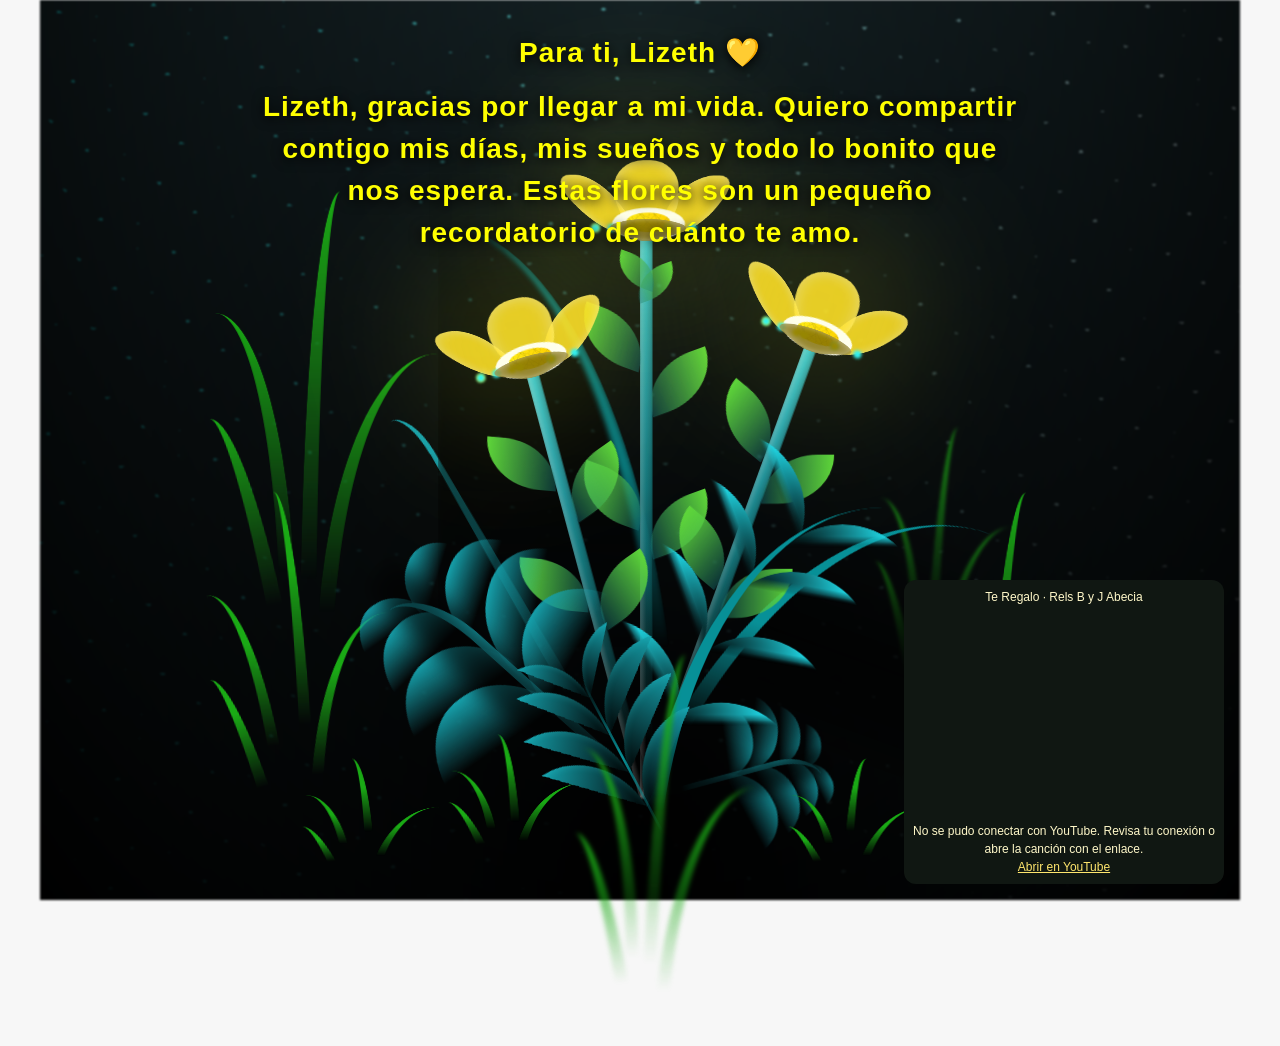
==== flower.html @ 57095a8d "Personaliza flores amarillas para Lizeth y configura música de YouTube" ====
<!DOCTYPE html>
<html lang="es">
  <head>
    <meta charset="UTF-8" />
    <meta http-equiv="X-UA-Compatible" content="IE=edge" />
    <meta name="viewport" content="width=device-width, initial-scale=1.0" />
    <meta name="referrer" content="strict-origin-when-cross-origin" />
    <link rel="stylesheet" href="css/main.css" />
    <link rel="icon" href="img/flowers.png" type="image/x-icon" />
    <title>Para ti, Lizeth 💛</title>
  </head>
  <body class="container">
    <h1 class="titulo"><span class="dedication-name">Para ti, Lizeth 💛</span>
      Lizeth, gracias por llegar a mi vida. Quiero compartir contigo mis días,
      mis sueños y todo lo bonito que nos espera. Estas flores son un pequeño
      recordatorio de cuánto te amo.</h1>
    <aside class="music" aria-label="Nuestra canción">
      <p>Te Regalo · Rels B y J Abecia</p>
      <iframe
        id="music-player"
        width="320"
        height="200"
        data-src="https://www.youtube.com/embed/YNqug5jirKc?autoplay=1&amp;loop=1&amp;playlist=YNqug5jirKc&amp;playsinline=1&amp;rel=0"
        title="Te Regalo — Rels B y J Abecia. Reproductor de música"
        allow="autoplay; encrypted-media; picture-in-picture; fullscreen"
        referrerpolicy="strict-origin-when-cross-origin"
        allowfullscreen
      ></iframe>
      <p id="music-status" role="status">Cargando nuestra canción…</p>
      <button id="music-play" type="button" hidden>Reproducir canción</button>
      <p>
        <a href="https://www.youtube.com/watch?v=YNqug5jirKc" target="_blank" rel="noopener noreferrer">Abrir en YouTube</a>
      </p>
    </aside>
  
    <div class="night"></div>
    <div class="flowers">
      <div class="flower flower--1">
        <div class="flower__leafs flower__leafs--1">
          <div class="flower__leaf flower__leaf--1"></div>
          <div class="flower__leaf flower__leaf--2"></div>
          <div class="flower__leaf flower__leaf--3"></div>
          <div class="flower__leaf flower__leaf--4"></div>
          <div class="flower__white-circle"></div>

          <div class="flower__light flower__light--1"></div>
          <div class="flower__light flower__light--2"></div>
          <div class="flower__light flower__light--3"></div>
          <div class="flower__light flower__light--4"></div>
          <div class="flower__light flower__light--5"></div>
          <div class="flower__light flower__light--6"></div>
          <div class="flower__light flower__light--7"></div>
          <div class="flower__light flower__light--8"></div>
        </div>
        <div class="flower__line">
          <div class="flower__line__leaf flower__line__leaf--1"></div>
          <div class="flower__line__leaf flower__line__leaf--2"></div>
          <div class="flower__line__leaf flower__line__leaf--3"></div>
          <div class="flower__line__leaf flower__line__leaf--4"></div>
          <div class="flower__line__leaf flower__line__leaf--5"></div>
          <div class="flower__line__leaf flower__line__leaf--6"></div>
        </div>
      </div>

      <div class="flower flower--2">
        <div class="flower__leafs flower__leafs--2">
          <div class="flower__leaf flower__leaf--1"></div>
          <div class="flower__leaf flower__leaf--2"></div>
          <div class="flower__leaf flower__leaf--3"></div>
          <div class="flower__leaf flower__leaf--4"></div>
          <div class="flower__white-circle"></div>

          <div class="flower__light flower__light--1"></div>
          <div class="flower__light flower__light--2"></div>
          <div class="flower__light flower__light--3"></div>
          <div class="flower__light flower__light--4"></div>
          <div class="flower__light flower__light--5"></div>
          <div class="flower__light flower__light--6"></div>
          <div class="flower__light flower__light--7"></div>
          <div class="flower__light flower__light--8"></div>
        </div>
        <div class="flower__line">
          <div class="flower__line__leaf flower__line__leaf--1"></div>
          <div class="flower__line__leaf flower__line__leaf--2"></div>
          <div class="flower__line__leaf flower__line__leaf--3"></div>
          <div class="flower__line__leaf flower__line__leaf--4"></div>
        </div>
      </div>

      <div class="flower flower--3">
        <div class="flower__leafs flower__leafs--3">
          <div class="flower__leaf flower__leaf--1"></div>
          <div class="flower__leaf flower__leaf--2"></div>
          <div class="flower__leaf flower__leaf--3"></div>
          <div class="flower__leaf flower__leaf--4"></div>
          <div class="flower__white-circle"></div>

          <div class="flower__light flower__light--1"></div>
          <div class="flower__light flower__light--2"></div>
          <div class="flower__light flower__light--3"></div>
          <div class="flower__light flower__light--4"></div>
          <div class="flower__light flower__light--5"></div>
          <div class="flower__light flower__light--6"></div>
          <div class="flower__light flower__light--7"></div>
          <div class="flower__light flower__light--8"></div>
        </div>
        <div class="flower__line">
          <div class="flower__line__leaf flower__line__leaf--1"></div>
          <div class="flower__line__leaf flower__line__leaf--2"></div>
          <div class="flower__line__leaf flower__line__leaf--3"></div>
          <div class="flower__line__leaf flower__line__leaf--4"></div>
        </div>
      </div>

      <div class="grow-ans" style="--d: 1.2s">
        <div class="flower__g-long">
          <div class="flower__g-long__top"></div>
          <div class="flower__g-long__bottom"></div>
        </div>
      </div>

      <div class="growing-grass">
        <div class="flower__grass flower__grass--1">
          <div class="flower__grass--top"></div>
          <div class="flower__grass--bottom"></div>
          <div class="flower__grass__leaf flower__grass__leaf--1"></div>
          <div class="flower__grass__leaf flower__grass__leaf--2"></div>
          <div class="flower__grass__leaf flower__grass__leaf--3"></div>
          <div class="flower__grass__leaf flower__grass__leaf--4"></div>
          <div class="flower__grass__leaf flower__grass__leaf--5"></div>
          <div class="flower__grass__leaf flower__grass__leaf--6"></div>
          <div class="flower__grass__leaf flower__grass__leaf--7"></div>
          <div class="flower__grass__leaf flower__grass__leaf--8"></div>
          <div class="flower__grass__overlay"></div>
        </div>
      </div>

      <div class="growing-grass">
        <div class="flower__grass flower__grass--2">
          <div class="flower__grass--top"></div>
          <div class="flower__grass--bottom"></div>
          <div class="flower__grass__leaf flower__grass__leaf--1"></div>
          <div class="flower__grass__leaf flower__grass__leaf--2"></div>
          <div class="flower__grass__leaf flower__grass__leaf--3"></div>
          <div class="flower__grass__leaf flower__grass__leaf--4"></div>
          <div class="flower__grass__leaf flower__grass__leaf--5"></div>
          <div class="flower__grass__leaf flower__grass__leaf--6"></div>
          <div class="flower__grass__leaf flower__grass__leaf--7"></div>
          <div class="flower__grass__leaf flower__grass__leaf--8"></div>
          <div class="flower__grass__overlay"></div>
        </div>
      </div>

      <div class="grow-ans" style="--d: 2.4s">
        <div class="flower__g-right flower__g-right--1">
          <div class="leaf"></div>
        </div>
      </div>

      <div class="grow-ans" style="--d: 2.8s">
        <div class="flower__g-right flower__g-right--2">
          <div class="leaf"></div>
        </div>
      </div>

      <div class="grow-ans" style="--d: 2.8s">
        <div class="flower__g-front">
          <div
            class="flower__g-front__leaf-wrapper flower__g-front__leaf-wrapper--1"
          >
            <div class="flower__g-front__leaf"></div>
          </div>
          <div
            class="flower__g-front__leaf-wrapper flower__g-front__leaf-wrapper--2"
          >
            <div class="flower__g-front__leaf"></div>
          </div>
          <div
            class="flower__g-front__leaf-wrapper flower__g-front__leaf-wrapper--3"
          >
            <div class="flower__g-front__leaf"></div>
          </div>
          <div
            class="flower__g-front__leaf-wrapper flower__g-front__leaf-wrapper--4"
          >
            <div class="flower__g-front__leaf"></div>
          </div>
          <div
            class="flower__g-front__leaf-wrapper flower__g-front__leaf-wrapper--5"
          >
            <div class="flower__g-front__leaf"></div>
          </div>
          <div
            class="flower__g-front__leaf-wrapper flower__g-front__leaf-wrapper--6"
          >
            <div class="flower__g-front__leaf"></div>
          </div>
          <div
            class="flower__g-front__leaf-wrapper flower__g-front__leaf-wrapper--7"
          >
            <div class="flower__g-front__leaf"></div>
          </div>
          <div
            class="flower__g-front__leaf-wrapper flower__g-front__leaf-wrapper--8"
          >
            <div class="flower__g-front__leaf"></div>
          </div>
          <div class="flower__g-front__line"></div>
        </div>
      </div>

      <div class="grow-ans" style="--d: 3.2s">
        <div class="flower__g-fr">
          <div class="leaf"></div>
          <div class="flower__g-fr__leaf flower__g-fr__leaf--1"></div>
          <div class="flower__g-fr__leaf flower__g-fr__leaf--2"></div>
          <div class="flower__g-fr__leaf flower__g-fr__leaf--3"></div>
          <div class="flower__g-fr__leaf flower__g-fr__leaf--4"></div>
          <div class="flower__g-fr__leaf flower__g-fr__leaf--5"></div>
          <div class="flower__g-fr__leaf flower__g-fr__leaf--6"></div>
          <div class="flower__g-fr__leaf flower__g-fr__leaf--7"></div>
          <div class="flower__g-fr__leaf flower__g-fr__leaf--8"></div>
        </div>
      </div>

      <div class="long-g long-g--0">
        <div class="grow-ans" style="--d: 3s">
          <div class="leaf leaf--0"></div>
        </div>
        <div class="grow-ans" style="--d: 2.2s">
          <div class="leaf leaf--1"></div>
        </div>
        <div class="grow-ans" style="--d: 3.4s">
          <div class="leaf leaf--2"></div>
        </div>
        <div class="grow-ans" style="--d: 3.6s">
          <div class="leaf leaf--3"></div>
        </div>
      </div>

      <div class="long-g long-g--1">
        <div class="grow-ans" style="--d: 3.6s">
          <div class="leaf leaf--0"></div>
        </div>
        <div class="grow-ans" style="--d: 3.8s">
          <div class="leaf leaf--1"></div>
        </div>
        <div class="grow-ans" style="--d: 4s">
          <div class="leaf leaf--2"></div>
        </div>
        <div class="grow-ans" style="--d: 4.2s">
          <div class="leaf leaf--3"></div>
        </div>
      </div>

      <div class="long-g long-g--2">
        <div class="grow-ans" style="--d: 4s">
          <div class="leaf leaf--0"></div>
        </div>
        <div class="grow-ans" style="--d: 4.2s">
          <div class="leaf leaf--1"></div>
        </div>
        <div class="grow-ans" style="--d: 4.4s">
          <div class="leaf leaf--2"></div>
        </div>
        <div class="grow-ans" style="--d: 4.6s">
          <div class="leaf leaf--3"></div>
        </div>
      </div>

      <div class="long-g long-g--3">
        <div class="grow-ans" style="--d: 4s">
          <div class="leaf leaf--0"></div>
        </div>
        <div class="grow-ans" style="--d: 4.2s">
          <div class="leaf leaf--1"></div>
        </div>
        <div class="grow-ans" style="--d: 3s">
          <div class="leaf leaf--2"></div>
        </div>
        <div class="grow-ans" style="--d: 3.6s">
          <div class="leaf leaf--3"></div>
        </div>
      </div>

      <div class="long-g long-g--4">
        <div class="grow-ans" style="--d: 4s">
          <div class="leaf leaf--0"></div>
        </div>
        <div class="grow-ans" style="--d: 4.2s">
          <div class="leaf leaf--1"></div>
        </div>
        <div class="grow-ans" style="--d: 3s">
          <div class="leaf leaf--2"></div>
        </div>
        <div class="grow-ans" style="--d: 3.6s">
          <div class="leaf leaf--3"></div>
        </div>
      </div>

      <div class="long-g long-g--5">
        <div class="grow-ans" style="--d: 4s">
          <div class="leaf leaf--0"></div>
        </div>
        <div class="grow-ans" style="--d: 4.2s">
          <div class="leaf leaf--1"></div>
        </div>
        <div class="grow-ans" style="--d: 3s">
          <div class="leaf leaf--2"></div>
        </div>
        <div class="grow-ans" style="--d: 3.6s">
          <div class="leaf leaf--3"></div>
        </div>
      </div>

      <div class="long-g long-g--6">
        <div class="grow-ans" style="--d: 4.2s">
          <div class="leaf leaf--0"></div>
        </div>
        <div class="grow-ans" style="--d: 4.4s">
          <div class="leaf leaf--1"></div>
        </div>
        <div class="grow-ans" style="--d: 4.6s">
          <div class="leaf leaf--2"></div>
        </div>
        <div class="grow-ans" style="--d: 4.8s">
          <div class="leaf leaf--3"></div>
        </div>
      </div>

      <div class="long-g long-g--7">
        <div class="grow-ans" style="--d: 3s">
          <div class="leaf leaf--0"></div>
        </div>
        <div class="grow-ans" style="--d: 3.2s">
          <div class="leaf leaf--1"></div>
        </div>
        <div class="grow-ans" style="--d: 3.5s">
          <div class="leaf leaf--2"></div>
        </div>
        <div class="grow-ans" style="--d: 3.6s">
          <div class="leaf leaf--3"></div>
        </div>
      </div>
    </div>
    <script src="main.js"></script>
    <script src="music.js"></script>
  </body>
</html>
---- css/main.css ----
*,
*::after,
*::before {
  padding: 0;
  margin: 0;
  box-sizing: border-box;
}

:root {
  --dark-color: #000;
}

body {
  display: flex;
  align-items: flex-end;
  justify-content: center;
  min-height: 100vh;
  background-color: var(--dark-color);
  overflow: hidden;
  perspective: 1000px;
}

#lyrics {
  font-size: 28px;
  font-family: "Franklin Gothic Medium", "Arial Narrow", Arial, sans-serif;
  color: white;
  position: absolute;
  margin-bottom: 20%;
  z-index: 1;
  font-weight: bold;
  letter-spacing: 4px;
}
@media only screen and (max-width: 600px) {
  /* Estilos específicos para dispositivos con un ancho máximo de 600px */
  #lyrics {
      font-size: 14px; /* Reduce el tamaño del texto para dispositivos más pequeños */
      margin-bottom: 530px;
      letter-spacing: 3px;
  }

}
.titulo {
  margin-bottom: 180px;
  font-family: "Arial Narrow", Arial, sans-serif;
  color: yellow;
  position: absolute;
  font-weight: bold;
  letter-spacing: 10px;
  opacity: 0;
  animation: fadeIn 3s ease-in-out forwards;
  text-align: center;
}
@keyframes fadeIn {
  from {
    opacity: 0;
  }
  to {
    opacity: 1;
  }
}

.night {
  z-index: -1;
  position: absolute;
  left: 50%;
  top: 0;
  transform: translateX(-50%);
  width: 100%;
  height: 100%;
  filter: blur(0.1vmin);
  background-image: radial-gradient(
      ellipse at top,
      transparent 0%,
      var(--dark-color)
    ),
    radial-gradient(
      ellipse at bottom,
      var(--dark-color),
      rgba(145, 233, 255, 0.2)
    ),
    repeating-linear-gradient(
      220deg,
      rgb(0, 0, 0) 0px,
      rgb(0, 0, 0) 19px,
      transparent 19px,
      transparent 22px
    ),
    repeating-linear-gradient(
      189deg,
      rgb(0, 0, 0) 0px,
      rgb(0, 0, 0) 19px,
      transparent 19px,
      transparent 22px
    ),
    repeating-linear-gradient(
      148deg,
      rgb(0, 0, 0) 0px,
      rgb(0, 0, 0) 19px,
      transparent 19px,
      transparent 22px
    ),
    linear-gradient(90deg, rgb(0, 255, 250), rgb(240, 240, 240));
}

.flowers {
  position: relative;
  transform: scale(0.9);
  /*margin-bottom: 100px;
  */
}

@media only screen and (max-width: 600px) {
  /* Estilos específicos para dispositivos con un ancho máximo de 600px */
.flowers {
      font-size: 14px;
      margin-bottom: 35%;
      letter-spacing: 3px;
      transform: scale(1.0);
}

}

.flower {
  position: absolute;
  bottom: 10vmin;
  transform-origin: bottom center;
  z-index: 10;
  --fl-speed: 0.8s;
}
.flower--1 {
  -webkit-animation: moving-flower-1 4s linear infinite;
  animation: moving-flower-1 4s linear infinite;
}
.flower--1 .flower__line {
  height: 70vmin;
  -webkit-animation-delay: 0.3s;
  animation-delay: 0.3s;
}
.flower--1 .flower__line__leaf--1 {
  -webkit-animation: blooming-leaf-right var(--fl-speed) 1.6s backwards;
  animation: blooming-leaf-right var(--fl-speed) 1.6s backwards;
}
.flower--1 .flower__line__leaf--2 {
  -webkit-animation: blooming-leaf-right var(--fl-speed) 1.4s backwards;
  animation: blooming-leaf-right var(--fl-speed) 1.4s backwards;
}
.flower--1 .flower__line__leaf--3 {
  -webkit-animation: blooming-leaf-left var(--fl-speed) 1.2s backwards;
  animation: blooming-leaf-left var(--fl-speed) 1.2s backwards;
}
.flower--1 .flower__line__leaf--4 {
  -webkit-animation: blooming-leaf-left var(--fl-speed) 1s backwards;
  animation: blooming-leaf-left var(--fl-speed) 1s backwards;
}
.flower--1 .flower__line__leaf--5 {
  -webkit-animation: blooming-leaf-right var(--fl-speed) 1.8s backwards;
  animation: blooming-leaf-right var(--fl-speed) 1.8s backwards;
}
.flower--1 .flower__line__leaf--6 {
  -webkit-animation: blooming-leaf-left var(--fl-speed) 2s backwards;
  animation: blooming-leaf-left var(--fl-speed) 2s backwards;
}
.flower--2 {
  left: 50%;
  transform: rotate(20deg);
  -webkit-animation: moving-flower-2 4s linear infinite;
  animation: moving-flower-2 4s linear infinite;
}
.flower--2 .flower__line {
  height: 60vmin;
  -webkit-animation-delay: 0.6s;
  animation-delay: 0.6s;
}
.flower--2 .flower__line__leaf--1 {
  -webkit-animation: blooming-leaf-right var(--fl-speed) 1.9s backwards;
  animation: blooming-leaf-right var(--fl-speed) 1.9s backwards;
}
.flower--2 .flower__line__leaf--2 {
  -webkit-animation: blooming-leaf-right var(--fl-speed) 1.7s backwards;
  animation: blooming-leaf-right var(--fl-speed) 1.7s backwards;
}
.flower--2 .flower__line__leaf--3 {
  -webkit-animation: blooming-leaf-left var(--fl-speed) 1.5s backwards;
  animation: blooming-leaf-left var(--fl-speed) 1.5s backwards;
}
.flower--2 .flower__line__leaf--4 {
  -webkit-animation: blooming-leaf-left var(--fl-speed) 1.3s backwards;
  animation: blooming-leaf-left var(--fl-speed) 1.3s backwards;
}
.flower--3 {
  left: 50%;
  transform: rotate(-15deg);
  -webkit-animation: moving-flower-3 4s linear infinite;
  animation: moving-flower-3 4s linear infinite;
}
.flower--3 .flower__line {
  -webkit-animation-delay: 0.9s;
  animation-delay: 0.9s;
}
.flower--3 .flower__line__leaf--1 {
  -webkit-animation: blooming-leaf-right var(--fl-speed) 2.5s backwards;
  animation: blooming-leaf-right var(--fl-speed) 2.5s backwards;
}
.flower--3 .flower__line__leaf--2 {
  -webkit-animation: blooming-leaf-right var(--fl-speed) 2.3s backwards;
  animation: blooming-leaf-right var(--fl-speed) 2.3s backwards;
}
.flower--3 .flower__line__leaf--3 {
  -webkit-animation: blooming-leaf-left var(--fl-speed) 2.1s backwards;
  animation: blooming-leaf-left var(--fl-speed) 2.1s backwards;
}
.flower--3 .flower__line__leaf--4 {
  -webkit-animation: blooming-leaf-left var(--fl-speed) 1.9s backwards;
  animation: blooming-leaf-left var(--fl-speed) 1.9s backwards;
}
.flower__leafs {
  position: relative;
  -webkit-animation: blooming-flower 2s backwards;
  animation: blooming-flower 2s backwards;
}
.flower__leafs--1 {
  -webkit-animation-delay: 1.1s;
  animation-delay: 1.1s;
}
.flower__leafs--2 {
  -webkit-animation-delay: 1.4s;
  animation-delay: 1.4s;
}
.flower__leafs--3 {
  -webkit-animation-delay: 1.7s;
  animation-delay: 1.7s;
}
.flower__leafs::after {
  content: "";
  position: absolute;
  left: 0;
  top: 0;
  transform: translate(-50%, -100%);
  width: 8vmin;
  height: 8vmin;
  background-color: #f9fd25;
  /* background-color: #fd2525; */
  filter: blur(10vmin);
}
.flower__leaf {
  position: absolute;
  bottom: 0;
  left: 50%;
  width: 8vmin;
  height: 11vmin;
  border-radius: 51% 49% 47% 53%/44% 45% 55% 69%;
  background-color: #253bfd;
  background-color: #fddd25;
  transform-origin: bottom center;
  opacity: 0.9;
  box-shadow: inset 0 0 2vmin rgba(255, 255, 255, 0.5);
}
.flower__leaf--1 {
  transform: translate(-10%, 1%) rotateY(40deg) rotateX(-50deg);
}
.flower__leaf--2 {
  transform: translate(-50%, -4%) rotateX(40deg);
}
.flower__leaf--3 {
  transform: translate(-90%, 0%) rotateY(45deg) rotateX(50deg);
}
.flower__leaf--4 {
  width: 8vmin;
  height: 8vmin;
  transform-origin: bottom left;
  border-radius: 4vmin 10vmin 4vmin 4vmin;
  transform: translate(0%, 18%) rotateX(70deg) rotate(-43deg);
  background-color: #7c6901;
  z-index: 1;
  opacity: 0.8;
}
.flower__white-circle {
  position: absolute;
  left: -3.5vmin;
  top: -3vmin;
  width: 9vmin;
  height: 4vmin;
  border-radius: 50%;
  background-color: #fff;
}
.flower__white-circle::after {
  content: "";
  position: absolute;
  left: 50%;
  top: 45%;
  transform: translate(-50%, -50%);
  width: 60%;
  height: 60%;
  border-radius: inherit;
  background-image: repeating-linear-gradient(
      135deg,
      rgba(0, 0, 0, 0.03) 0px,
      rgba(0, 0, 0, 0.03) 1px,
      transparent 1px,
      transparent 12px
    ),
    repeating-linear-gradient(
      45deg,
      rgba(0, 0, 0, 0.03) 0px,
      rgba(0, 0, 0, 0.03) 1px,
      transparent 1px,
      transparent 12px
    ),
    repeating-linear-gradient(
      67.5deg,
      rgba(0, 0, 0, 0.03) 0px,
      rgba(0, 0, 0, 0.03) 1px,
      transparent 1px,
      transparent 12px
    ),
    repeating-linear-gradient(
      135deg,
      rgba(0, 0, 0, 0.03) 0px,
      rgba(0, 0, 0, 0.03) 1px,
      transparent 1px,
      transparent 12px
    ),
    repeating-linear-gradient(
      45deg,
      rgba(0, 0, 0, 0.03) 0px,
      rgba(0, 0, 0, 0.03) 1px,
      transparent 1px,
      transparent 12px
    ),
    repeating-linear-gradient(
      112.5deg,
      rgba(0, 0, 0, 0.03) 0px,
      rgba(0, 0, 0, 0.03) 1px,
      transparent 1px,
      transparent 12px
    ),
    repeating-linear-gradient(
      112.5deg,
      rgba(0, 0, 0, 0.03) 0px,
      rgba(0, 0, 0, 0.03) 1px,
      transparent 1px,
      transparent 12px
    ),
    repeating-linear-gradient(
      45deg,
      rgba(0, 0, 0, 0.03) 0px,
      rgba(0, 0, 0, 0.03) 1px,
      transparent 1px,
      transparent 12px
    ),
    repeating-linear-gradient(
      22.5deg,
      rgba(0, 0, 0, 0.03) 0px,
      rgba(0, 0, 0, 0.03) 1px,
      transparent 1px,
      transparent 12px
    ),
    repeating-linear-gradient(
      45deg,
      rgba(0, 0, 0, 0.03) 0px,
      rgba(0, 0, 0, 0.03) 1px,
      transparent 1px,
      transparent 12px
    ),
    repeating-linear-gradient(
      22.5deg,
      rgba(0, 0, 0, 0.03) 0px,
      rgba(0, 0, 0, 0.03) 1px,
      transparent 1px,
      transparent 12px
    ),
    repeating-linear-gradient(
      135deg,
      rgba(0, 0, 0, 0.03) 0px,
      rgba(0, 0, 0, 0.03) 1px,
      transparent 1px,
      transparent 12px
    ),
    repeating-linear-gradient(
      157.5deg,
      rgba(0, 0, 0, 0.03) 0px,
      rgba(0, 0, 0, 0.03) 1px,
      transparent 1px,
      transparent 12px
    ),
    repeating-linear-gradient(
      67.5deg,
      rgba(0, 0, 0, 0.03) 0px,
      rgba(0, 0, 0, 0.03) 1px,
      transparent 1px,
      transparent 12px
    ),
    repeating-linear-gradient(
      67.5deg,
      rgba(0, 0, 0, 0.03) 0px,
      rgba(0, 0, 0, 0.03) 1px,
      transparent 1px,
      transparent 12px
    ),
    linear-gradient(90deg, rgb(255, 235, 18), rgb(255, 206, 0));
}
.flower__line {
  height: 55vmin;
  width: 1.5vmin;
  background-image: linear-gradient(
      to left,
      rgba(0, 0, 0, 0.2),
      transparent,
      rgba(255, 255, 255, 0.2)
    ),
    linear-gradient(to top, transparent 10%, #14757a, #39c6d6);
  box-shadow: inset 0 0 2px rgba(0, 0, 0, 0.5);
  -webkit-animation: grow-flower-tree 4s backwards;
  animation: grow-flower-tree 4s backwards;
}
.flower__line__leaf {
  --w: 7vmin;
  --h: calc(var(--w) + 2vmin);
  position: absolute;
  top: 20%;
  left: 90%;
  width: var(--w);
  height: var(--h);
  border-top-right-radius: var(--h);
  border-bottom-left-radius: var(--h);
  background-image: linear-gradient(to top, rgba(20, 117, 122, 0.4), #5ed639);
}
.flower__line__leaf--1 {
  transform: rotate(70deg) rotateY(30deg);
}
.flower__line__leaf--2 {
  top: 45%;
  transform: rotate(70deg) rotateY(30deg);
}
.flower__line__leaf--3,
.flower__line__leaf--4,
.flower__line__leaf--6 {
  border-top-right-radius: 0;
  border-bottom-left-radius: 0;
  border-top-left-radius: var(--h);
  border-bottom-right-radius: var(--h);
  left: -460%;
  top: 12%;
  transform: rotate(-70deg) rotateY(30deg);
}
.flower__line__leaf--4 {
  top: 40%;
}
.flower__line__leaf--5 {
  top: 0;
  transform-origin: left;
  transform: rotate(70deg) rotateY(30deg) scale(0.6);
}
.flower__line__leaf--6 {
  top: -2%;
  left: -450%;
  transform-origin: right;
  transform: rotate(-70deg) rotateY(30deg) scale(0.6);
}
.flower__light {
  position: absolute;
  bottom: 0vmin;
  width: 1vmin;
  height: 1vmin;
  background-color: rgb(255, 251, 0);
  border-radius: 50%;
  filter: blur(0.2vmin);
  -webkit-animation: light-ans 4s linear infinite backwards;
  animation: light-ans 4s linear infinite backwards;
}
.flower__light:nth-child(odd) {
  background-color: #23f0ff;
}
.flower__light--1 {
  left: -2vmin;
  -webkit-animation-delay: 1s;
  animation-delay: 1s;
}
.flower__light--2 {
  left: 3vmin;
  -webkit-animation-delay: 0.5s;
  animation-delay: 0.5s;
}
.flower__light--3 {
  left: -6vmin;
  -webkit-animation-delay: 0.3s;
  animation-delay: 0.3s;
}
.flower__light--4 {
  left: 6vmin;
  -webkit-animation-delay: 0.9s;
  animation-delay: 0.9s;
}
.flower__light--5 {
  left: -1vmin;
  -webkit-animation-delay: 1.5s;
  animation-delay: 1.5s;
}
.flower__light--6 {
  left: -4vmin;
  -webkit-animation-delay: 3s;
  animation-delay: 3s;
}
.flower__light--7 {
  left: 3vmin;
  -webkit-animation-delay: 2s;
  animation-delay: 2s;
}
.flower__light--8 {
  left: -6vmin;
  -webkit-animation-delay: 3.5s;
  animation-delay: 3.5s;
}
.flower__grass {
  --c: #159faa;
  --line-w: 1.5vmin;
  position: absolute;
  bottom: 12vmin;
  left: -7vmin;
  display: flex;
  flex-direction: column;
  align-items: flex-end;
  z-index: 20;
  transform-origin: bottom center;
  transform: rotate(-48deg) rotateY(40deg);
}
.flower__grass--1 {
  -webkit-animation: moving-grass 2s linear infinite;
  animation: moving-grass 2s linear infinite;
}
.flower__grass--2 {
  left: 2vmin;
  bottom: 10vmin;
  transform: scale(0.5) rotate(75deg) rotateX(10deg) rotateY(-200deg);
  opacity: 0.8;
  z-index: 0;
  -webkit-animation: moving-grass--2 1.5s linear infinite;
  animation: moving-grass--2 1.5s linear infinite;
}
.flower__grass--top {
  width: 7vmin;
  height: 10vmin;
  border-top-right-radius: 100%;
  border-right: var(--line-w) solid var(--c);
  transform-origin: bottom center;
  transform: rotate(-2deg);
}
.flower__grass--bottom {
  margin-top: -2px;
  width: var(--line-w);
  height: 25vmin;
  background-image: linear-gradient(to top, transparent, var(--c));
}
.flower__grass__leaf {
  --size: 10vmin;
  position: absolute;
  width: calc(var(--size) * 2.1);
  height: var(--size);
  border-top-left-radius: var(--size);
  border-top-right-radius: var(--size);
  background-image: linear-gradient(
    to top,
    transparent,
    transparent 30%,
    var(--c)
  );
  z-index: 100;
}
.flower__grass__leaf--1 {
  top: -6%;
  left: 30%;
  --size: 6vmin;
  transform: rotate(-20deg);
  -webkit-animation: growing-grass-ans--1 2s 2.6s backwards;
  animation: growing-grass-ans--1 2s 2.6s backwards;
}
@-webkit-keyframes growing-grass-ans--1 {
  0% {
    transform-origin: bottom left;
    transform: rotate(-20deg) scale(0);
  }
}
@keyframes growing-grass-ans--1 {
  0% {
    transform-origin: bottom left;
    transform: rotate(-20deg) scale(0);
  }
}
.flower__grass__leaf--2 {
  top: -5%;
  left: -110%;
  --size: 6vmin;
  transform: rotate(10deg);
  -webkit-animation: growing-grass-ans--2 2s 2.4s linear backwards;
  animation: growing-grass-ans--2 2s 2.4s linear backwards;
}
@-webkit-keyframes growing-grass-ans--2 {
  0% {
    transform-origin: bottom right;
    transform: rotate(10deg) scale(0);
  }
}
@keyframes growing-grass-ans--2 {
  0% {
    transform-origin: bottom right;
    transform: rotate(10deg) scale(0);
  }
}
.flower__grass__leaf--3 {
  top: 5%;
  left: 60%;
  --size: 8vmin;
  transform: rotate(-18deg) rotateX(-20deg);
  -webkit-animation: growing-grass-ans--3 2s 2.2s linear backwards;
  animation: growing-grass-ans--3 2s 2.2s linear backwards;
}
@-webkit-keyframes growing-grass-ans--3 {
  0% {
    transform-origin: bottom left;
    transform: rotate(-18deg) rotateX(-20deg) scale(0);
  }
}
@keyframes growing-grass-ans--3 {
  0% {
    transform-origin: bottom left;
    transform: rotate(-18deg) rotateX(-20deg) scale(0);
  }
}
.flower__grass__leaf--4 {
  top: 6%;
  left: -135%;
  --size: 8vmin;
  transform: rotate(2deg);
  -webkit-animation: growing-grass-ans--4 2s 2s linear backwards;
  animation: growing-grass-ans--4 2s 2s linear backwards;
}
@-webkit-keyframes growing-grass-ans--4 {
  0% {
    transform-origin: bottom right;
    transform: rotate(2deg) scale(0);
  }
}
@keyframes growing-grass-ans--4 {
  0% {
    transform-origin: bottom right;
    transform: rotate(2deg) scale(0);
  }
}
.flower__grass__leaf--5 {
  top: 20%;
  left: 60%;
  --size: 10vmin;
  transform: rotate(-24deg) rotateX(-20deg);
  -webkit-animation: growing-grass-ans--5 2s 1.8s linear backwards;
  animation: growing-grass-ans--5 2s 1.8s linear backwards;
}
@-webkit-keyframes growing-grass-ans--5 {
  0% {
    transform-origin: bottom left;
    transform: rotate(-24deg) rotateX(-20deg) scale(0);
  }
}
@keyframes growing-grass-ans--5 {
  0% {
    transform-origin: bottom left;
    transform: rotate(-24deg) rotateX(-20deg) scale(0);
  }
}
.flower__grass__leaf--6 {
  top: 22%;
  left: -180%;
  --size: 10vmin;
  transform: rotate(10deg);
  -webkit-animation: growing-grass-ans--6 2s 1.6s linear backwards;
  animation: growing-grass-ans--6 2s 1.6s linear backwards;
}
@-webkit-keyframes growing-grass-ans--6 {
  0% {
    transform-origin: bottom right;
    transform: rotate(10deg) scale(0);
  }
}
@keyframes growing-grass-ans--6 {
  0% {
    transform-origin: bottom right;
    transform: rotate(10deg) scale(0);
  }
}
.flower__grass__leaf--7 {
  top: 39%;
  left: 70%;
  --size: 10vmin;
  transform: rotate(-10deg);
  -webkit-animation: growing-grass-ans--7 2s 1.4s linear backwards;
  animation: growing-grass-ans--7 2s 1.4s linear backwards;
}
@-webkit-keyframes growing-grass-ans--7 {
  0% {
    transform-origin: bottom left;
    transform: rotate(-10deg) scale(0);
  }
}
@keyframes growing-grass-ans--7 {
  0% {
    transform-origin: bottom left;
    transform: rotate(-10deg) scale(0);
  }
}
.flower__grass__leaf--8 {
  top: 40%;
  left: -215%;
  --size: 11vmin;
  transform: rotate(10deg);
  -webkit-animation: growing-grass-ans--8 2s 1.2s linear backwards;
  animation: growing-grass-ans--8 2s 1.2s linear backwards;
}
@-webkit-keyframes growing-grass-ans--8 {
  0% {
    transform-origin: bottom right;
    transform: rotate(10deg) scale(0);
  }
}
@keyframes growing-grass-ans--8 {
  0% {
    transform-origin: bottom right;
    transform: rotate(10deg) scale(0);
  }
}
.flower__grass__overlay {
  position: absolute;
  top: -10%;
  right: 0%;
  width: 100%;
  height: 100%;
  background-color: rgba(0, 0, 0, 0.6);
  filter: blur(1.5vmin);
  z-index: 100;
}
.flower__g-long {
  --w: 2vmin;
  --h: 6vmin;
  --c: #159faa;
  position: absolute;
  bottom: 10vmin;
  left: -3vmin;
  transform-origin: bottom center;
  transform: rotate(-30deg) rotateY(-20deg);
  display: flex;
  flex-direction: column;
  align-items: flex-end;
  -webkit-animation: flower-g-long-ans 3s linear infinite;
  animation: flower-g-long-ans 3s linear infinite;
}
@-webkit-keyframes flower-g-long-ans {
  0%,
  100% {
    transform: rotate(-30deg) rotateY(-20deg);
  }
  50% {
    transform: rotate(-32deg) rotateY(-20deg);
  }
}
@keyframes flower-g-long-ans {
  0%,
  100% {
    transform: rotate(-30deg) rotateY(-20deg);
  }
  50% {
    transform: rotate(-32deg) rotateY(-20deg);
  }
}
.flower__g-long__top {
  top: calc(var(--h) * -1);
  width: calc(var(--w) + 1vmin);
  height: var(--h);
  border-top-right-radius: 100%;
  border-right: 0.7vmin solid var(--c);
  transform: translate(-0.7vmin, 1vmin);
}
.flower__g-long__bottom {
  width: var(--w);
  height: 50vmin;
  transform-origin: bottom center;
  background-image: linear-gradient(to top, transparent 30%, var(--c));
  box-shadow: inset 0 0 2px rgba(0, 0, 0, 0.5);
  -webkit-clip-path: polygon(35% 0, 65% 1%, 100% 100%, 0% 100%);
  clip-path: polygon(35% 0, 65% 1%, 100% 100%, 0% 100%);
}
.flower__g-right {
  position: absolute;
  bottom: 6vmin;
  left: -2vmin;
  transform-origin: bottom left;
  transform: rotate(20deg);
}
.flower__g-right .leaf {
  width: 30vmin;
  height: 50vmin;
  border-top-left-radius: 100%;
  border-left: 2vmin solid #079097;
  background-image: linear-gradient(
    to bottom,
    transparent,
    var(--dark-color) 60%
  );
  -webkit-mask-image: linear-gradient(to top, transparent 30%, #079097 60%);
}
.flower__g-right--1 {
  -webkit-animation: flower-g-right-ans 2.5s linear infinite;
  animation: flower-g-right-ans 2.5s linear infinite;
}
.flower__g-right--2 {
  left: 5vmin;
  transform: rotateY(-180deg);
  -webkit-animation: flower-g-right-ans--2 3s linear infinite;
  animation: flower-g-right-ans--2 3s linear infinite;
}
.flower__g-right--2 .leaf {
  height: 75vmin;
  filter: blur(0.3vmin);
  opacity: 0.8;
}
@-webkit-keyframes flower-g-right-ans {
  0%,
  100% {
    transform: rotate(20deg);
  }
  50% {
    transform: rotate(24deg) rotateX(-20deg);
  }
}
@keyframes flower-g-right-ans {
  0%,
  100% {
    transform: rotate(20deg);
  }
  50% {
    transform: rotate(24deg) rotateX(-20deg);
  }
}
@-webkit-keyframes flower-g-right-ans--2 {
  0%,
  100% {
    transform: rotateY(-180deg) rotate(0deg) rotateX(-20deg);
  }
  50% {
    transform: rotateY(-180deg) rotate(6deg) rotateX(-20deg);
  }
}
@keyframes flower-g-right-ans--2 {
  0%,
  100% {
    transform: rotateY(-180deg) rotate(0deg) rotateX(-20deg);
  }
  50% {
    transform: rotateY(-180deg) rotate(6deg) rotateX(-20deg);
  }
}
.flower__g-front {
  position: absolute;
  bottom: 6vmin;
  left: 2.5vmin;
  z-index: 100;
  transform-origin: bottom center;
  transform: rotate(-28deg) rotateY(30deg) scale(1.04);
  -webkit-animation: flower__g-front-ans 2s linear infinite;
  animation: flower__g-front-ans 2s linear infinite;
}
@-webkit-keyframes flower__g-front-ans {
  0%,
  100% {
    transform: rotate(-28deg) rotateY(30deg) scale(1.04);
  }
  50% {
    transform: rotate(-35deg) rotateY(40deg) scale(1.04);
  }
}
@keyframes flower__g-front-ans {
  0%,
  100% {
    transform: rotate(-28deg) rotateY(30deg) scale(1.04);
  }
  50% {
    transform: rotate(-35deg) rotateY(40deg) scale(1.04);
  }
}
.flower__g-front__line {
  width: 0.3vmin;
  height: 20vmin;
  background-image: linear-gradient(
    to top,
    transparent,
    #079097,
    transparent 100%
  );
  position: relative;
}
.flower__g-front__leaf-wrapper {
  position: absolute;
  top: 0;
  left: 0;
  transform-origin: bottom left;
  transform: rotate(10deg);
}
.flower__g-front__leaf-wrapper:nth-child(even) {
  left: 0vmin;
  transform: rotateY(-180deg) rotate(5deg);
  -webkit-animation: flower__g-front__leaf-left-ans 1s ease-in backwards;
  animation: flower__g-front__leaf-left-ans 1s ease-in backwards;
}
.flower__g-front__leaf-wrapper:nth-child(odd) {
  -webkit-animation: flower__g-front__leaf-ans 1s ease-in backwards;
  animation: flower__g-front__leaf-ans 1s ease-in backwards;
}
.flower__g-front__leaf-wrapper--1 {
  top: -8vmin;
  transform: scale(0.7);
  -webkit-animation: flower__g-front__leaf-ans 1s 5.5s ease-in backwards !important;
  animation: flower__g-front__leaf-ans 1s 5.5s ease-in backwards !important;
}
.flower__g-front__leaf-wrapper--2 {
  top: -8vmin;
  transform: rotateY(-180deg) scale(0.7) !important;
  -webkit-animation: flower__g-front__leaf-left-ans-2 1s 4.6s ease-in backwards !important;
  animation: flower__g-front__leaf-left-ans-2 1s 4.6s ease-in backwards !important;
}
.flower__g-front__leaf-wrapper--3 {
  top: -3vmin;
  -webkit-animation: flower__g-front__leaf-ans 1s 4.6s ease-in backwards;
  animation: flower__g-front__leaf-ans 1s 4.6s ease-in backwards;
}
.flower__g-front__leaf-wrapper--4 {
  top: -3vmin;
  transform: rotateY(-180deg) scale(0.9) !important;
  -webkit-animation: flower__g-front__leaf-left-ans-2 1s 4.6s ease-in backwards !important;
  animation: flower__g-front__leaf-left-ans-2 1s 4.6s ease-in backwards !important;
}
@-webkit-keyframes flower__g-front__leaf-left-ans-2 {
  0% {
    transform: rotateY(-180deg) scale(0);
  }
}
@keyframes flower__g-front__leaf-left-ans-2 {
  0% {
    transform: rotateY(-180deg) scale(0);
  }
}
.flower__g-front__leaf-wrapper--5,
.flower__g-front__leaf-wrapper--6 {
  top: 2vmin;
}
.flower__g-front__leaf-wrapper--7,
.flower__g-front__leaf-wrapper--8 {
  top: 6.5vmin;
}
.flower__g-front__leaf-wrapper--2 {
  -webkit-animation-delay: 5.2s !important;
  animation-delay: 5.2s !important;
}
.flower__g-front__leaf-wrapper--3 {
  -webkit-animation-delay: 4.9s !important;
  animation-delay: 4.9s !important;
}
.flower__g-front__leaf-wrapper--5 {
  -webkit-animation-delay: 4.3s !important;
  animation-delay: 4.3s !important;
}
.flower__g-front__leaf-wrapper--6 {
  -webkit-animation-delay: 4.1s !important;
  animation-delay: 4.1s !important;
}
.flower__g-front__leaf-wrapper--7 {
  -webkit-animation-delay: 3.8s !important;
  animation-delay: 3.8s !important;
}
.flower__g-front__leaf-wrapper--8 {
  -webkit-animation-delay: 3.5s !important;
  animation-delay: 3.5s !important;
}
@-webkit-keyframes flower__g-front__leaf-ans {
  0% {
    transform: rotate(10deg) scale(0);
  }
}
@keyframes flower__g-front__leaf-ans {
  0% {
    transform: rotate(10deg) scale(0);
  }
}
@-webkit-keyframes flower__g-front__leaf-left-ans {
  0% {
    transform: rotateY(-180deg) rotate(5deg) scale(0);
  }
}
@keyframes flower__g-front__leaf-left-ans {
  0% {
    transform: rotateY(-180deg) rotate(5deg) scale(0);
  }
}
.flower__g-front__leaf {
  width: 10vmin;
  height: 10vmin;
  border-radius: 100% 0% 0% 100%/100% 100% 0% 0%;
  box-shadow: inset 0 2px 1vmin hsla(184deg, 97%, 58%, 0.2);
  background-image: linear-gradient(
      to bottom left,
      transparent,
      var(--dark-color)
    ),
    linear-gradient(to bottom right, #159faa 50%, transparent 50%, transparent);
  -webkit-mask-image: linear-gradient(
    to bottom right,
    #159faa 50%,
    transparent 50%,
    transparent
  );
  mask-image: linear-gradient(
    to bottom right,
    #159faa 50%,
    transparent 50%,
    transparent
  );
}
.flower__g-fr {
  position: absolute;
  bottom: -4vmin;
  left: vmin;
  transform-origin: bottom left;
  z-index: 10;
  -webkit-animation: flower__g-fr-ans 2s linear infinite;
  animation: flower__g-fr-ans 2s linear infinite;
}
@-webkit-keyframes flower__g-fr-ans {
  0%,
  100% {
    transform: rotate(2deg);
  }
  50% {
    transform: rotate(4deg);
  }
}
@keyframes flower__g-fr-ans {
  0%,
  100% {
    transform: rotate(2deg);
  }
  50% {
    transform: rotate(4deg);
  }
}
.flower__g-fr .leaf {
  width: 30vmin;
  height: 50vmin;
  border-top-left-radius: 100%;
  border-left: 2vmin solid #079097;
  -webkit-mask-image: linear-gradient(to top, transparent 25%, #079097 50%);
  position: relative;
  z-index: 1;
}
.flower__g-fr__leaf {
  position: absolute;
  top: 0;
  left: 0;
  width: 10vmin;
  height: 10vmin;
  border-radius: 100% 0% 0% 100%/100% 100% 0% 0%;
  box-shadow: inset 0 2px 1vmin hsla(184deg, 97%, 58%, 0.2);
  background-image: linear-gradient(
      to bottom left,
      transparent,
      var(--dark-color) 98%
    ),
    linear-gradient(to bottom right, #23f0ff 45%, transparent 50%, transparent);
  -webkit-mask-image: linear-gradient(
    135deg,
    #159faa 40%,
    transparent 50%,
    transparent
  );
}
.flower__g-fr__leaf--1 {
  left: 20vmin;
  transform: rotate(45deg);
  -webkit-animation: flower__g-fr-leaft-ans-1 0.5s 5.2s linear backwards;
  animation: flower__g-fr-leaft-ans-1 0.5s 5.2s linear backwards;
}
@-webkit-keyframes flower__g-fr-leaft-ans-1 {
  0% {
    transform-origin: left;
    transform: rotate(45deg) scale(0);
  }
}
@keyframes flower__g-fr-leaft-ans-1 {
  0% {
    transform-origin: left;
    transform: rotate(45deg) scale(0);
  }
}
.flower__g-fr__leaf--2 {
  left: 12vmin;
  top: -7vmin;
  transform: rotate(25deg) rotateY(-180deg);
  -webkit-animation: flower__g-fr-leaft-ans-6 0.5s 5s linear backwards;
  animation: flower__g-fr-leaft-ans-6 0.5s 5s linear backwards;
}
.flower__g-fr__leaf--3 {
  left: 15vmin;
  top: 6vmin;
  transform: rotate(55deg);
  -webkit-animation: flower__g-fr-leaft-ans-5 0.5s 4.8s linear backwards;
  animation: flower__g-fr-leaft-ans-5 0.5s 4.8s linear backwards;
}
.flower__g-fr__leaf--4 {
  left: 6vmin;
  top: -2vmin;
  transform: rotate(25deg) rotateY(-180deg);
  -webkit-animation: flower__g-fr-leaft-ans-6 0.5s 4.6s linear backwards;
  animation: flower__g-fr-leaft-ans-6 0.5s 4.6s linear backwards;
}
.flower__g-fr__leaf--5 {
  left: 10vmin;
  top: 14vmin;
  transform: rotate(55deg);
  -webkit-animation: flower__g-fr-leaft-ans-5 0.5s 4.4s linear backwards;
  animation: flower__g-fr-leaft-ans-5 0.5s 4.4s linear backwards;
}
@-webkit-keyframes flower__g-fr-leaft-ans-5 {
  0% {
    transform-origin: left;
    transform: rotate(55deg) scale(0);
  }
}
@keyframes flower__g-fr-leaft-ans-5 {
  0% {
    transform-origin: left;
    transform: rotate(55deg) scale(0);
  }
}
.flower__g-fr__leaf--6 {
  left: 0vmin;
  top: 6vmin;
  transform: rotate(25deg) rotateY(-180deg);
  -webkit-animation: flower__g-fr-leaft-ans-6 0.5s 4.2s linear backwards;
  animation: flower__g-fr-leaft-ans-6 0.5s 4.2s linear backwards;
}
@-webkit-keyframes flower__g-fr-leaft-ans-6 {
  0% {
    transform-origin: right;
    transform: rotate(25deg) rotateY(-180deg) scale(0);
  }
}
@keyframes flower__g-fr-leaft-ans-6 {
  0% {
    transform-origin: right;
    transform: rotate(25deg) rotateY(-180deg) scale(0);
  }
}
.flower__g-fr__leaf--7 {
  left: 5vmin;
  top: 22vmin;
  transform: rotate(45deg);
  -webkit-animation: flower__g-fr-leaft-ans-7 0.5s 4s linear backwards;
  animation: flower__g-fr-leaft-ans-7 0.5s 4s linear backwards;
}
@-webkit-keyframes flower__g-fr-leaft-ans-7 {
  0% {
    transform-origin: left;
    transform: rotate(45deg) scale(0);
  }
}
@keyframes flower__g-fr-leaft-ans-7 {
  0% {
    transform-origin: left;
    transform: rotate(45deg) scale(0);
  }
}
.flower__g-fr__leaf--8 {
  left: -4vmin;
  top: 15vmin;
  transform: rotate(15deg) rotateY(-180deg);
  -webkit-animation: flower__g-fr-leaft-ans-8 0.5s 3.8s linear backwards;
  animation: flower__g-fr-leaft-ans-8 0.5s 3.8s linear backwards;
}
@-webkit-keyframes flower__g-fr-leaft-ans-8 {
  0% {
    transform-origin: right;
    transform: rotate(15deg) rotateY(-180deg) scale(0);
  }
}
@keyframes flower__g-fr-leaft-ans-8 {
  0% {
    transform-origin: right;
    transform: rotate(15deg) rotateY(-180deg) scale(0);
  }
}

.long-g {
  position: absolute;
  bottom: 25vmin;
  left: -42vmin;
  transform-origin: bottom left;
}
.long-g--1 {
  bottom: 0vmin;
  transform: scale(0.8) rotate(-5deg);
}
.long-g--1 .leaf {
  -webkit-mask-image: linear-gradient(
    to top,
    transparent 40%,
    #079097 80%
  ) !important;
}
.long-g--1 .leaf--1 {
  --w: 5vmin;
  --h: 60vmin;
  left: -2vmin;
  transform: rotate(3deg) rotateY(-180deg);
}
.long-g--2,
.long-g--3 {
  bottom: -3vmin;
  left: -35vmin;
  transform-origin: center;
  transform: scale(0.6) rotateX(60deg);
}
.long-g--2 .leaf,
.long-g--3 .leaf {
  -webkit-mask-image: linear-gradient(
    to top,
    transparent 50%,
    #079097 80%
  ) !important;
}
.long-g--2 .leaf--1,
.long-g--3 .leaf--1 {
  left: -1vmin;
  transform: rotateY(-180deg);
}
.long-g--3 {
  left: -17vmin;
  bottom: 0vmin;
}
.long-g--3 .leaf {
  -webkit-mask-image: linear-gradient(
    to top,
    transparent 40%,
    #079097 80%
  ) !important;
}
.long-g--4 {
  left: 25vmin;
  bottom: -3vmin;
  transform-origin: center;
  transform: scale(0.6) rotateX(60deg);
}
.long-g--4 .leaf {
  -webkit-mask-image: linear-gradient(
    to top,
    transparent 50%,
    #079097 80%
  ) !important;
}
.long-g--5 {
  left: 42vmin;
  bottom: 0vmin;
  transform: scale(0.8) rotate(2deg);
}
.long-g--6 {
  left: 0vmin;
  bottom: -20vmin;
  z-index: 100;
  filter: blur(0.3vmin);
  transform: scale(0.8) rotate(2deg);
}
.long-g--7 {
  left: 35vmin;
  bottom: 20vmin;
  z-index: -1;
  filter: blur(0.3vmin);
  transform: scale(0.6) rotate(2deg);
  opacity: 0.7;
}
.long-g .leaf {
  --w: 15vmin;
  --h: 40vmin;
  --c: #1aaa15;
  position: absolute;
  bottom: 0;
  width: var(--w);
  height: var(--h);
  border-top-left-radius: 100%;
  border-left: 2vmin solid var(--c);
  -webkit-mask-image: linear-gradient(
    to top,
    transparent 20%,
    var(--dark-color)
  );
  transform-origin: bottom center;
}
.long-g .leaf--0 {
  left: 2vmin;
  -webkit-animation: leaf-ans-1 4s linear infinite;
  animation: leaf-ans-1 4s linear infinite;
}
.long-g .leaf--1 {
  --w: 5vmin;
  --h: 60vmin;
  -webkit-animation: leaf-ans-1 4s linear infinite;
  animation: leaf-ans-1 4s linear infinite;
}
.long-g .leaf--2 {
  --w: 10vmin;
  --h: 40vmin;
  left: -0.5vmin;
  bottom: 5vmin;
  transform-origin: bottom left;
  transform: rotateY(-180deg);
  -webkit-animation: leaf-ans-2 3s linear infinite;
  animation: leaf-ans-2 3s linear infinite;
}
.long-g .leaf--3 {
  --w: 5vmin;
  --h: 30vmin;
  left: -1vmin;
  bottom: 3.2vmin;
  transform-origin: bottom left;
  transform: rotate(-10deg) rotateY(-180deg);
  -webkit-animation: leaf-ans-3 3s linear infinite;
  animation: leaf-ans-3 3s linear infinite;
}

@-webkit-keyframes leaf-ans-1 {
  0%,
  100% {
    transform: rotate(-5deg) scale(1);
  }
  50% {
    transform: rotate(5deg) scale(1.1);
  }
}

@keyframes leaf-ans-1 {
  0%,
  100% {
    transform: rotate(-5deg) scale(1);
  }
  50% {
    transform: rotate(5deg) scale(1.1);
  }
}
@-webkit-keyframes leaf-ans-2 {
  0%,
  100% {
    transform: rotateY(-180deg) rotate(5deg);
  }
  50% {
    transform: rotateY(-180deg) rotate(0deg) scale(1.1);
  }
}
@keyframes leaf-ans-2 {
  0%,
  100% {
    transform: rotateY(-180deg) rotate(5deg);
  }
  50% {
    transform: rotateY(-180deg) rotate(0deg) scale(1.1);
  }
}
@-webkit-keyframes leaf-ans-3 {
  0%,
  100% {
    transform: rotate(-10deg) rotateY(-180deg);
  }
  50% {
    transform: rotate(-20deg) rotateY(-180deg);
  }
}
@keyframes leaf-ans-3 {
  0%,
  100% {
    transform: rotate(-10deg) rotateY(-180deg);
  }
  50% {
    transform: rotate(-20deg) rotateY(-180deg);
  }
}
.grow-ans {
  -webkit-animation: grow-ans 2s var(--d) backwards;
  animation: grow-ans 2s var(--d) backwards;
}

@-webkit-keyframes grow-ans {
  0% {
    transform: scale(0);
    opacity: 0;
  }
}

@keyframes grow-ans {
  0% {
    transform: scale(0);
    opacity: 0;
  }
}
@-webkit-keyframes light-ans {
  0% {
    opacity: 0;
    transform: translateY(0vmin);
  }
  25% {
    opacity: 1;
    transform: translateY(-5vmin) translateX(-2vmin);
  }
  50% {
    opacity: 1;
    transform: translateY(-15vmin) translateX(2vmin);
    filter: blur(0.2vmin);
  }
  75% {
    transform: translateY(-20vmin) translateX(-2vmin);
    filter: blur(0.2vmin);
  }
  100% {
    transform: translateY(-30vmin);
    opacity: 0;
    filter: blur(1vmin);
  }
}
@keyframes light-ans {
  0% {
    opacity: 0;
    transform: translateY(0vmin);
  }
  25% {
    opacity: 1;
    transform: translateY(-5vmin) translateX(-2vmin);
  }
  50% {
    opacity: 1;
    transform: translateY(-15vmin) translateX(2vmin);
    filter: blur(0.2vmin);
  }
  75% {
    transform: translateY(-20vmin) translateX(-2vmin);
    filter: blur(0.2vmin);
  }
  100% {
    transform: translateY(-30vmin);
    opacity: 0;
    filter: blur(1vmin);
  }
}
@-webkit-keyframes moving-flower-1 {
  0%,
  100% {
    transform: rotate(2deg);
  }
  50% {
    transform: rotate(-2deg);
  }
}
@keyframes moving-flower-1 {
  0%,
  100% {
    transform: rotate(2deg);
  }
  50% {
    transform: rotate(-2deg);
  }
}
@-webkit-keyframes moving-flower-2 {
  0%,
  100% {
    transform: rotate(18deg);
  }
  50% {
    transform: rotate(14deg);
  }
}
@keyframes moving-flower-2 {
  0%,
  100% {
    transform: rotate(18deg);
  }
  50% {
    transform: rotate(14deg);
  }
}
@-webkit-keyframes moving-flower-3 {
  0%,
  100% {
    transform: rotate(-18deg);
  }
  50% {
    transform: rotate(-20deg) rotateY(-10deg);
  }
}
@keyframes moving-flower-3 {
  0%,
  100% {
    transform: rotate(-18deg);
  }
  50% {
    transform: rotate(-20deg) rotateY(-10deg);
  }
}
@-webkit-keyframes blooming-leaf-right {
  0% {
    transform-origin: left;
    transform: rotate(70deg) rotateY(30deg) scale(0);
  }
}
@keyframes blooming-leaf-right {
  0% {
    transform-origin: left;
    transform: rotate(70deg) rotateY(30deg) scale(0);
  }
}
@-webkit-keyframes blooming-leaf-left {
  0% {
    transform-origin: right;
    transform: rotate(-70deg) rotateY(30deg) scale(0);
  }
}
@keyframes blooming-leaf-left {
  0% {
    transform-origin: right;
    transform: rotate(-70deg) rotateY(30deg) scale(0);
  }
}
@-webkit-keyframes grow-flower-tree {
  0% {
    height: 0;
    border-radius: 1vmin;
  }
}
@keyframes grow-flower-tree {
  0% {
    height: 0;
    border-radius: 1vmin;
  }
}
@-webkit-keyframes blooming-flower {
  0% {
    transform: scale(0);
  }
}
@keyframes blooming-flower {
  0% {
    transform: scale(0);
  }
}
@-webkit-keyframes moving-grass {
  0%,
  100% {
    transform: rotate(-48deg) rotateY(40deg);
  }
  50% {
    transform: rotate(-50deg) rotateY(40deg);
  }
}
@keyframes moving-grass {
  0%,
  100% {
    transform: rotate(-48deg) rotateY(40deg);
  }
  50% {
    transform: rotate(-50deg) rotateY(40deg);
  }
}
@-webkit-keyframes moving-grass--2 {
  0%,
  100% {
    transform: scale(0.5) rotate(75deg) rotateX(10deg) rotateY(-200deg);
  }
  50% {
    transform: scale(0.5) rotate(79deg) rotateX(10deg) rotateY(-200deg);
  }
}
@keyframes moving-grass--2 {
  0%,
  100% {
    transform: scale(0.5) rotate(75deg) rotateX(10deg) rotateY(-200deg);
  }
  50% {
    transform: scale(0.5) rotate(79deg) rotateX(10deg) rotateY(-200deg);
  }
}
.growing-grass {
  -webkit-animation: growing-grass-ans 1s 2s backwards;
  animation: growing-grass-ans 1s 2s backwards;
}

@-webkit-keyframes growing-grass-ans {
  0% {
    transform: scale(0);
  }
}

@keyframes growing-grass-ans {
  0% {
    transform: scale(0);
  }
}
.container * {
  -webkit-animation-play-state: paused !important;
  animation-play-state: paused !important;
} /*# sourceMappingURL=main.css.map */


/* Reset de estilos básicos */
body, h1, p {
  margin: 0;
  padding: 0;
}

/* Estilos generales */
body {
  font-family: 'Arial', sans-serif;
  background-color: #f7f7f7;
  color: #333;
}

.container {
  max-width: 1200px;
  margin: 0 auto;
  padding: 20px;
}

h1 {
  font-size: 2em;
  line-height: 1.5;
  margin-bottom: 20px;
}

/* Media Queries para tamaños de pantalla diferentes */
@media screen and (max-width: 600px) {
  /* Estilos para pantallas pequeñas */
  h1 {
      font-size: 1.5em;
  }
}

@media screen and (min-width: 601px) and (max-width: 1024px) {
  /* Estilos para pantallas medianas */
  h1 {
      font-size: 1.8em;
  }
}

@media screen and (min-width: 1025px) {
  /* Estilos para pantallas grandes */
  h1 {
      font-size: 2em;
  }
}

/* Agregar más estilos según sea necesario */

/* Dedicatoria y canción personalizadas para Lizeth. */
.titulo {
  top: 32px;
  left: 24px;
  right: 24px;
  max-width: 760px;
  margin: 0 auto;
  z-index: 2;
  font-size: clamp(18px, 2.4vw, 28px);
  letter-spacing: 1px;
  text-shadow: 0 2px 12px #000;
}

.dedication-name {
  display: block;
  margin-bottom: 12px;
}

.music {
  position: absolute;
  bottom: 16px;
  right: 16px;
  z-index: 3;
  width: 320px;
  max-width: calc(100% - 32px);
  color: #fff8c9;
  background: #101712;
  padding: 8px;
  border-radius: 12px;
  text-align: center;
}

.music iframe {
  display: block;
  width: 100%;
  height: 200px;
  border: 0;
  margin: 8px 0;
}

.music [hidden] {
  display: none;
}

.music button {
  margin: 8px 0;
  padding: 10px 16px;
  border: 0;
  border-radius: 8px;
  background: #ffe66d;
  color: #101712;
  font: inherit;
  cursor: pointer;
}

.music p {
  font-size: 12px;
  line-height: 1.5;
}

.music a {
  color: #ffe66d;
  display: inline-block;
}

@media (max-width: 600px) {
  body {
    min-height: max(900px, 100svh);
    overflow-x: hidden;
    overflow-y: auto;
  }

  .titulo {
    top: 24px;
  }

  .flowers {
    margin-bottom: 310px;
  }

  .music {
    right: 50%;
    transform: translateX(50%);
  }
}
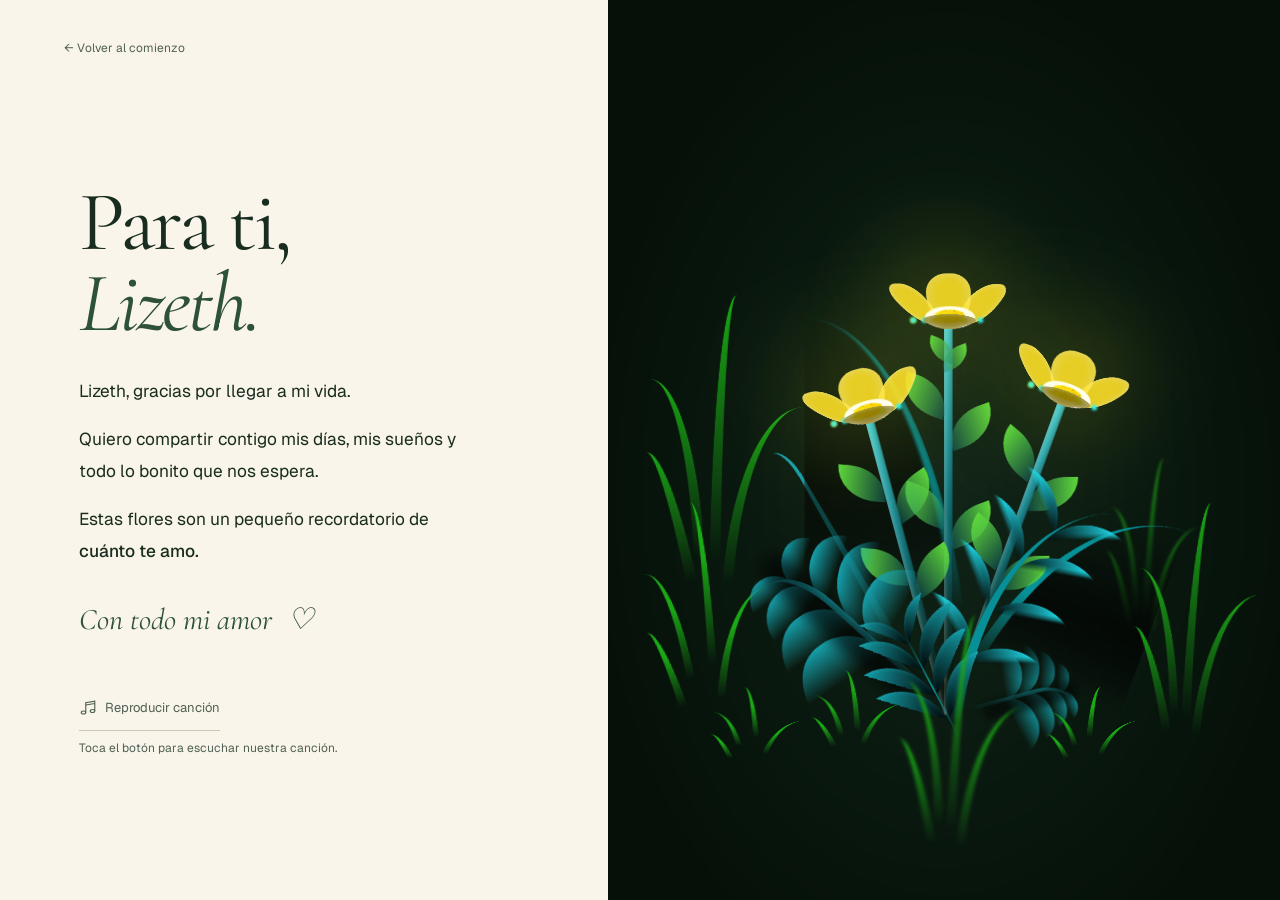
==== commit 69b87b2d: "Actualizar flower.html a la versión con música local" ====
--- a/flower.html
+++ b/flower.html
@@ -6,33 +6,35 @@
     <meta name="viewport" content="width=device-width, initial-scale=1.0" />
     <meta name="referrer" content="strict-origin-when-cross-origin" />
     <link rel="stylesheet" href="css/main.css" />
+    <link rel="stylesheet" href="css/letter.css" />
     <link rel="icon" href="img/flowers.png" type="image/x-icon" />
     <title>Para ti, Lizeth 💛</title>
   </head>
-  <body class="container">
-    <h1 class="titulo"><span class="dedication-name">Para ti, Lizeth 💛</span>
-      Lizeth, gracias por llegar a mi vida. Quiero compartir contigo mis días,
-      mis sueños y todo lo bonito que nos espera. Estas flores son un pequeño
-      recordatorio de cuánto te amo.</h1>
-    <aside class="music" aria-label="Nuestra canción">
-      <p>Te Regalo · Rels B y J Abecia</p>
-      <iframe
-        id="music-player"
-        width="320"
-        height="200"
-        data-src="https://www.youtube.com/embed/YNqug5jirKc?autoplay=1&amp;loop=1&amp;playlist=YNqug5jirKc&amp;playsinline=1&amp;rel=0"
-        title="Te Regalo — Rels B y J Abecia. Reproductor de música"
-        allow="autoplay; encrypted-media; picture-in-picture; fullscreen"
-        referrerpolicy="strict-origin-when-cross-origin"
-        allowfullscreen
-      ></iframe>
-      <p id="music-status" role="status">Cargando nuestra canción…</p>
-      <button id="music-play" type="button" hidden>Reproducir canción</button>
-      <p>
-        <a href="https://www.youtube.com/watch?v=YNqug5jirKc" target="_blank" rel="noopener noreferrer">Abrir en YouTube</a>
-      </p>
-    </aside>
-  
+  <body class="gift-page container">
+    <main class="gift-layout">
+      <section class="letter" aria-labelledby="dedication-title">
+        <a class="back-link" href="index.html">← Volver al comienzo</a>
+        <div class="letter-content">
+          <h1 id="dedication-title">Para ti,<br><em>Lizeth.</em></h1>
+          <div class="dedication">
+            <p>Lizeth, gracias por llegar a mi vida.</p>
+            <p>Quiero compartir contigo mis días, mis sueños y todo lo bonito que nos espera.</p>
+            <p>Estas flores son un pequeño recordatorio de <strong>cuánto te amo.</strong></p>
+          </div>
+          <p class="letter-signature">Con todo mi amor <span aria-hidden="true">♡</span></p>
+          <div class="song-control">
+            <audio id="background-music" preload="metadata" loop src="sound/te-regalo.mp3"></audio>
+            <button id="music-toggle" class="sound-button" type="button" aria-label="Reproducir nuestra canción" hidden>
+              <svg aria-hidden="true" viewBox="0 0 24 24" fill="none" stroke="currentColor" stroke-width="1.5"><path d="M9 18V5l12-2v13M9 8l12-2"/><ellipse cx="6" cy="18" rx="3" ry="2"/><ellipse cx="18" cy="16" rx="3" ry="2"/></svg>
+              <span id="music-label">Nuestra canción</span>
+            </button>
+            <a id="song-link" class="song-link" href="https://www.youtube.com/watch?v=YNqug5jirKc" target="_blank" rel="noopener noreferrer">Nuestra canción <span aria-hidden="true">↗</span></a>
+            <p id="music-status" class="music-status" role="status"></p>
+          </div>
+        </div>
+      </section>
+      <section class="bouquet-stage" aria-label="Un ramo de flores amarillas que florece para ti">
+        <div class="bouquet-art" aria-hidden="true">
     <div class="night"></div>
     <div class="flowers">
       <div class="flower flower--1">
@@ -343,6 +345,9 @@
         </div>
       </div>
     </div>
+        </div>
+      </section>
+    </main>
     <script src="main.js"></script>
     <script src="music.js"></script>
   </body>
--- a/css/letter.css
+++ b/css/letter.css
@@ -0,0 +1,235 @@
+/* Hallmark · macrostructure: Letter · theme: Garden · tone: intimate
+ * Nav: edge-aligned minimal · Footer: letter close · Existing CSS bouquet preserved.
+ * Pre-emit critique: P5 H5 E4 S5 R5 V4. */
+@import url('../tokens.css');
+
+html,
+body.gift-page {
+  overflow-x: clip;
+}
+
+body.gift-page {
+  display: block;
+  min-height: 100svh;
+  max-width: none;
+  margin: 0;
+  padding: 0;
+  overflow-y: auto;
+  perspective: none;
+  background: var(--color-paper);
+  color: var(--color-ink);
+  font-family: var(--font-body);
+}
+
+.gift-layout {
+  display: grid;
+  grid-template-columns: minmax(0, 0.95fr) minmax(0, 1.05fr);
+  min-height: 100svh;
+}
+
+.letter {
+  display: flex;
+  flex-direction: column;
+  padding: var(--space-lg) clamp(32px, 5vw, 88px) var(--space-xl);
+}
+
+.back-link {
+  align-self: flex-start;
+  font-size: 12px;
+  color: var(--color-muted);
+  text-decoration: none;
+  white-space: nowrap;
+  padding: var(--space-xs) 0;
+}
+
+.letter-content {
+  width: 100%;
+  max-width: 450px;
+  margin: auto;
+  padding: var(--space-xl) 0 var(--space-md);
+}
+
+.letter h1 {
+  margin: 0 0 var(--space-lg);
+  font: 400 clamp(64px, 6.6vw, 100px)/0.96 var(--font-display);
+  letter-spacing: -0.035em;
+  overflow-wrap: anywhere;
+}
+
+.letter h1 em {
+  color: var(--color-accent);
+  font-weight: 400;
+}
+
+.dedication {
+  font-size: clamp(16px, 1.35vw, 18px);
+  line-height: 1.85;
+  max-width: 36ch;
+}
+
+.dedication p + p {
+  margin-top: var(--space-sm);
+}
+
+.dedication strong {
+  font-weight: 500;
+}
+
+.letter-signature {
+  margin-top: var(--space-lg);
+  font: italic 400 30px/1.3 var(--font-display);
+  color: var(--color-accent);
+}
+
+.letter-signature span {
+  display: inline-block;
+  margin-left: var(--space-xs);
+}
+
+.song-control {
+  margin-top: var(--space-xl);
+}
+
+.song-link,
+.sound-button {
+  display: inline-flex;
+  align-items: center;
+  gap: var(--space-xs);
+  min-height: 44px;
+  padding: var(--space-xs) 0;
+  border: 0;
+  border-bottom: 1px solid var(--color-rule);
+  background: transparent;
+  color: var(--color-muted);
+  font: 400 13px/1.4 var(--font-body);
+  text-decoration: none;
+  white-space: nowrap;
+  cursor: pointer;
+  transition: color var(--dur-short) var(--ease-out);
+}
+
+.sound-button svg {
+  width: 18px;
+  height: 18px;
+}
+
+.gift-page [hidden] {
+  display: none;
+}
+
+.song-link:hover,
+.sound-button:hover,
+.back-link:hover {
+  color: var(--color-ink);
+}
+
+.sound-button:disabled {
+  opacity: 0.6;
+  cursor: wait;
+}
+
+.sound-button:active {
+  transform: translateY(1px);
+}
+
+.gift-page a:focus-visible,
+.sound-button:focus-visible {
+  outline: 2px solid var(--color-focus);
+  outline-offset: 5px;
+}
+
+.music-status {
+  max-width: 36ch;
+  margin-top: var(--space-xs);
+  color: var(--color-muted);
+  font-size: 12px;
+  line-height: 1.6;
+}
+
+.music-status:empty {
+  display: none;
+}
+
+.bouquet-stage {
+  position: relative;
+  min-width: 0;
+  height: max(720px, 100svh);
+  align-self: center;
+  overflow: hidden;
+  isolation: isolate;
+  background: var(--color-night);
+}
+
+.bouquet-art {
+  position: absolute;
+  inset: 0;
+  pointer-events: none;
+}
+
+.bouquet-stage .night {
+  z-index: 0;
+  inset: 0;
+  width: 100%;
+  height: 100%;
+  transform: none;
+  background: radial-gradient(ellipse at 50% 55%, var(--color-night-glow), var(--color-night) 75%);
+}
+
+.bouquet-stage .flowers {
+  position: absolute;
+  left: 50%;
+  bottom: 14.3%;
+  width: 0;
+  height: 0;
+  margin: 0;
+  transform: scale(var(--bouquet-scale, 0.65));
+  transform-origin: 0 0;
+}
+
+@media (max-width: 800px) {
+  .gift-layout {
+    grid-template-columns: minmax(0, 1fr);
+  }
+
+  .bouquet-stage {
+    grid-row: 1;
+    height: clamp(400px, 58svh, 560px);
+  }
+
+  .letter {
+    padding: var(--space-md) clamp(24px, 8vw, 64px) var(--space-xl);
+  }
+
+  .letter-content {
+    max-width: 500px;
+    padding: var(--space-md) 0;
+  }
+
+  .letter h1 {
+    font-size: clamp(60px, 12vw, 80px);
+    margin-bottom: var(--space-md);
+  }
+
+  .dedication {
+    max-width: 42ch;
+    font-size: 16px;
+    line-height: 1.8;
+  }
+
+  .letter-signature {
+    font-size: 28px;
+  }
+
+  .song-control {
+    margin-top: var(--space-md);
+  }
+}
+
+@media (prefers-reduced-motion: reduce) {
+  .bouquet-stage *,
+  .bouquet-stage *::before,
+  .bouquet-stage *::after {
+    animation: none !important;
+    transition: none !important;
+  }
+}
